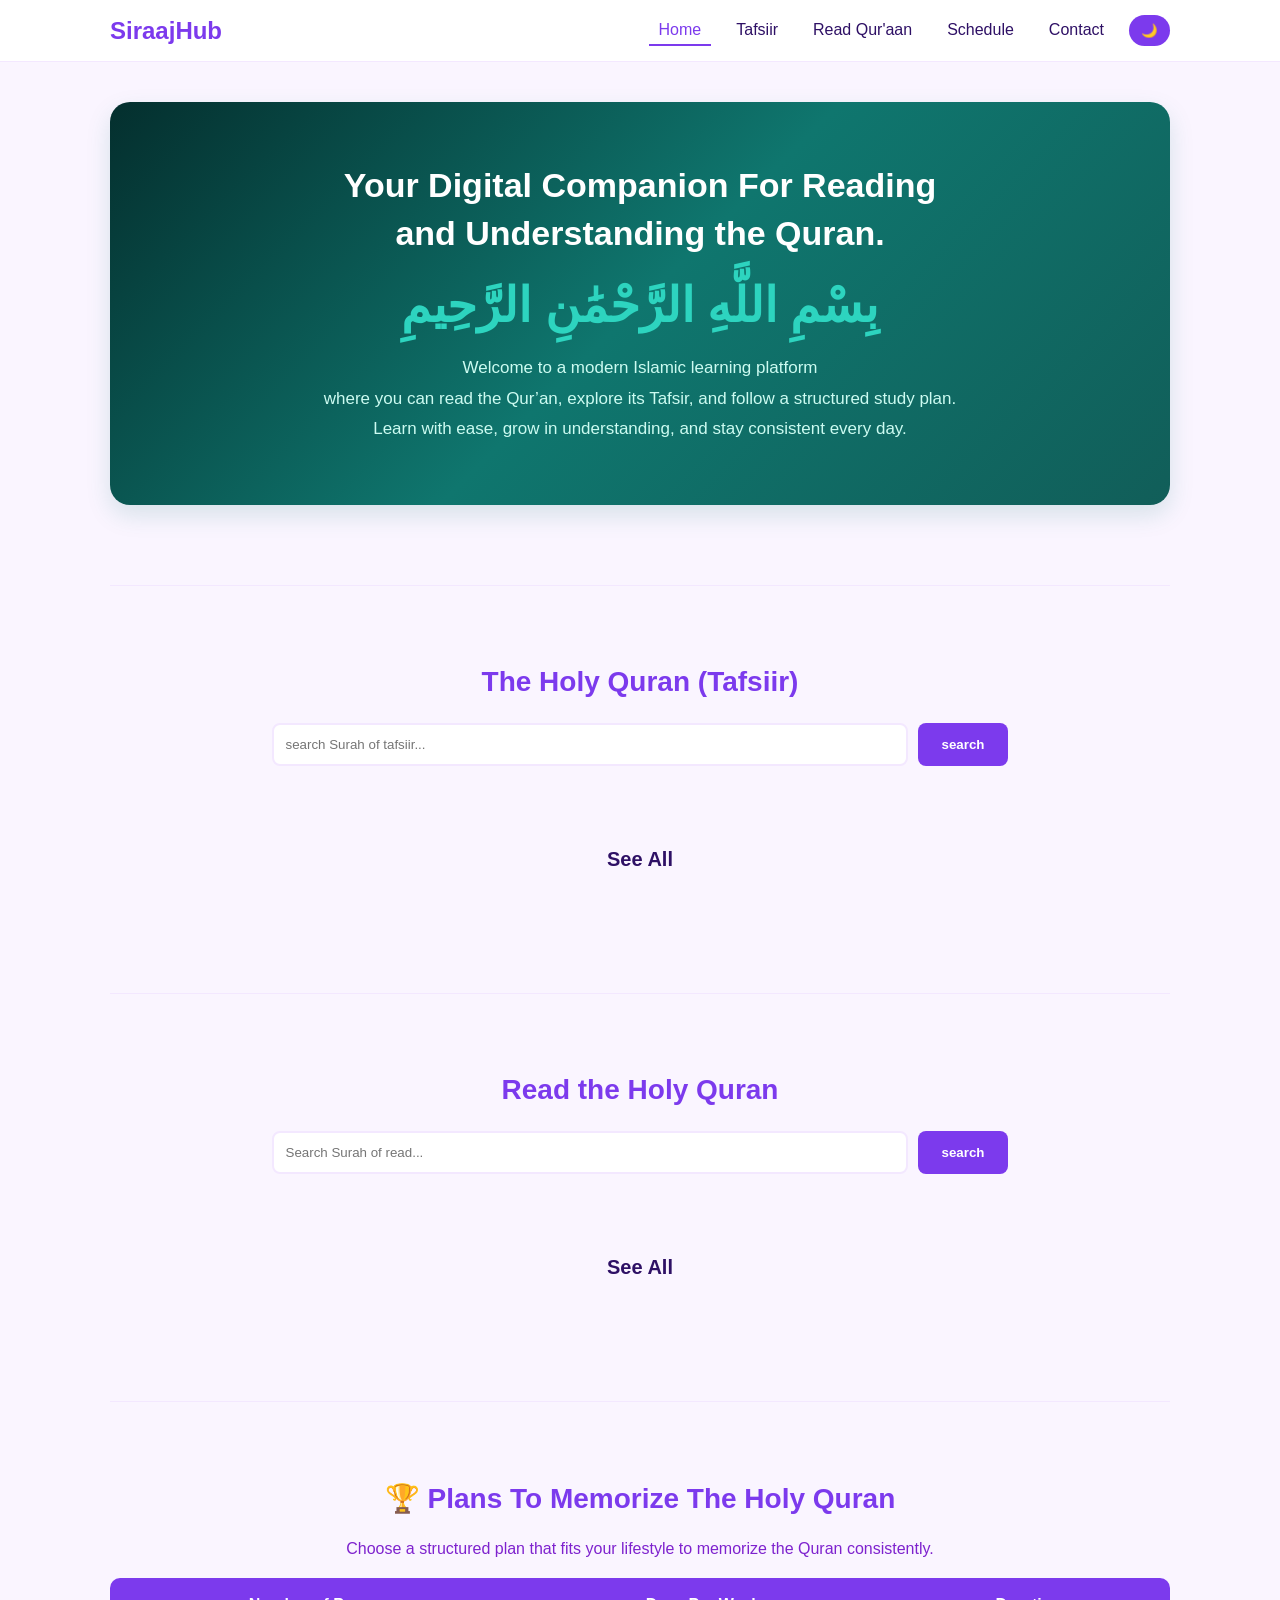
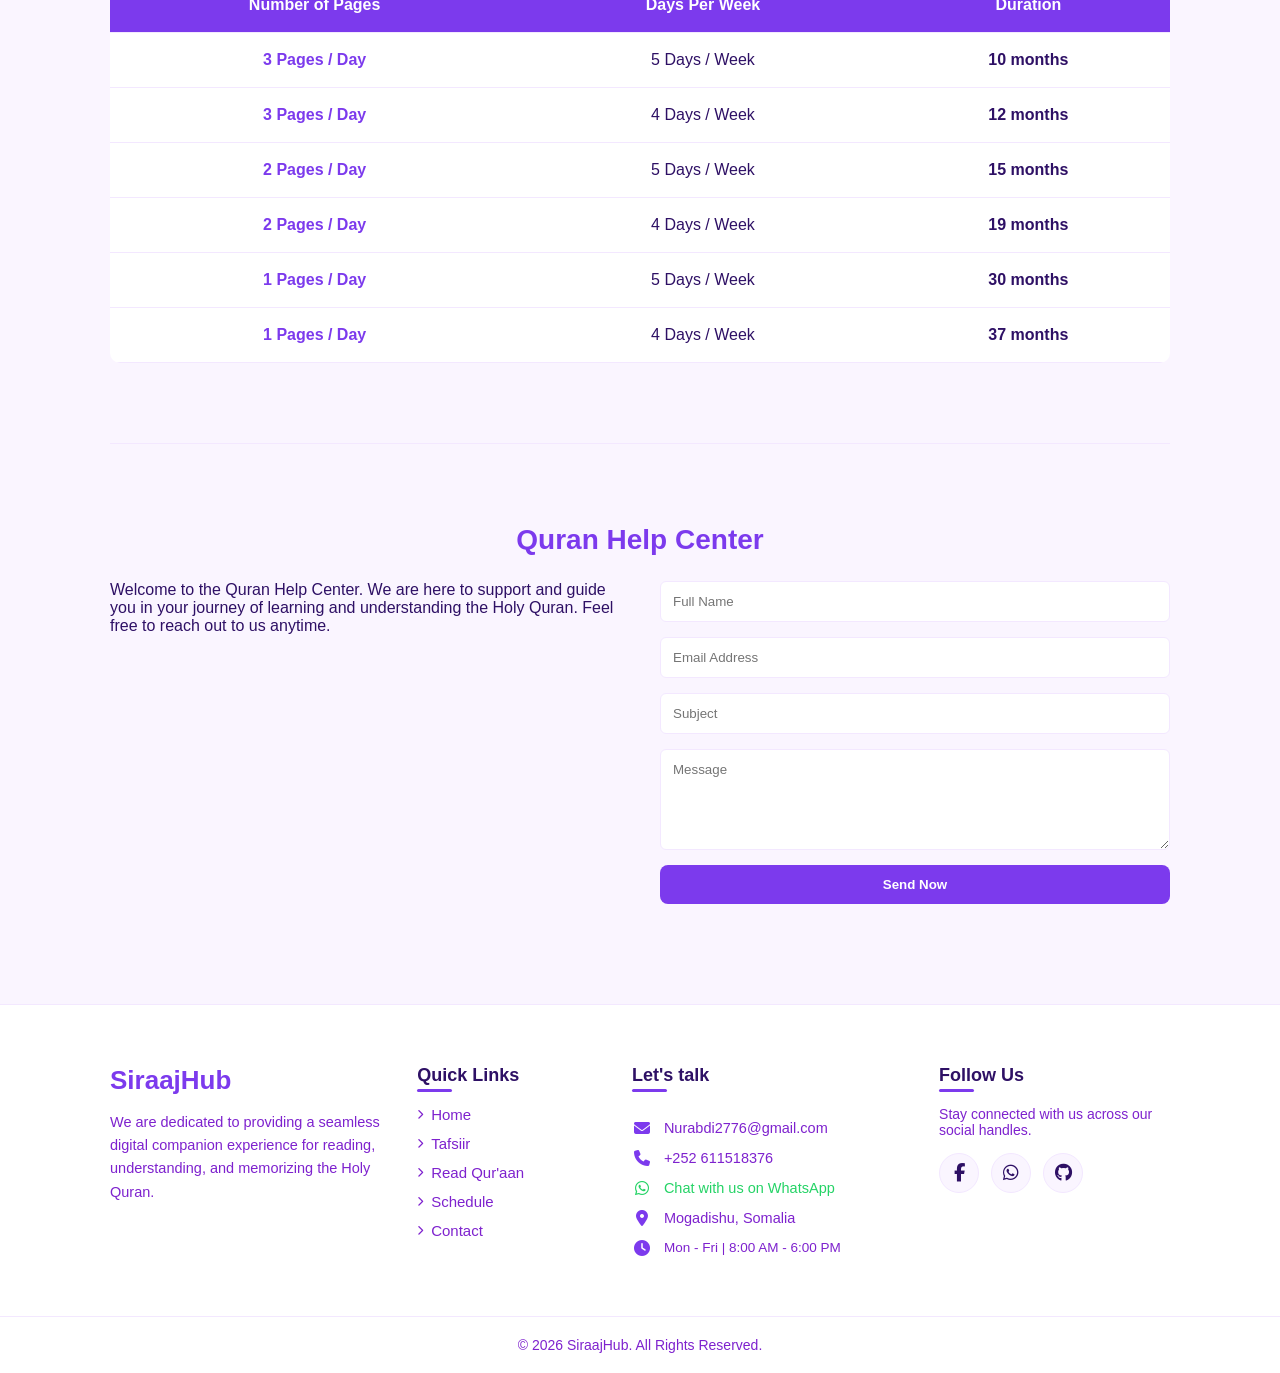
==== index.html @ cfab6b97 "js projet" ====
<!DOCTYPE html>
<html lang="so">
<head>
    <meta charset="UTF-8">
    <meta name="viewport" content="width=device-width, initial-scale=1.0">
    <title>SiraajHub - Home</title>
    <link rel="stylesheet" href="style.css">
    <link rel="stylesheet" href="https://cdnjs.cloudflare.com/ajax/libs/font-awesome/6.5.0/css/all.min.css">
</head>
<body>

    <header>
        <div class="nav-container">
            <a href="index.html" class="logo">SiraajHub</a>
            
            <div class="hamburger" id="hamburger-menu" onclick="toggleMenu()">
                <span></span>
                <span></span>
                <span></span>
            </div>

            <nav id="nav-menu">
                <a href="index.html" class="nav-link active">Home</a>
                <a href="tafsiir.html" class="nav-link">Tafsiir</a>
                <a href="Read Qur'aan.html" class="nav-link">Read Qur'aan</a>
                <a href="Schedule.html" class="nav-link">Schedule</a>
                <a href="contact.html" class="nav-link">Contact</a>
                <button id="dark-mode-toggle" class="dark-btn">🌙</button>
            </nav>
        </div>
    </header>

    <main class="container">
        
        <section id="home-section" class="main-section">
            <div class="hero-section">
                <h2>Your Digital Companion For Reading <br> and Understanding the Quran.</h2>
                <div class="bismillah">بِسْمِ اللَّهِ الرَّحْمَٰنِ الرَّحِيمِ</div>
                <p>Welcome to a modern Islamic learning platform <br> where you can read the Qur’an, explore its Tafsir, and follow a structured study plan. <br> Learn with ease, grow in understanding, and stay consistent every day.</p>
            </div>
        </section>

        <hr class="section-divider">

        <section id="tafsiir-section" class="main-section">
            <h2 class="section-title">The Holy Quran (Tafsiir)</h2>
            <div class="search-box">
                <input type="text" id="tafsiir-search" placeholder="search Surah of tafsiir...">
                <button onclick="filterSurahs('tafsiir')">search</button>
            </div>
            
            <div id="tafsiir-grid" class="surah-grid"></div>
            <button class="see-all-btn" id="btn-see-tafsiir" onclick="showAllSurahs('tafsiir')">See All</button>

            <div id="single-tafsiir-container" class="single-view-box">
                <button class="close-btn" onclick="closeView('tafsiir')">Xir Tafsiirka</button>
                <h2 id="tafsiir-surah-title" class="surah-main-title"></h2>
                <div id="tafsiir-verses-container" class="verses-list"></div>
            </div>
        </section>

        <hr class="section-divider">

        <section id="read-section" class="main-section">
            <h2 class="section-title">Read the Holy Quran</h2>
            <div class="search-box">
                <input type="text" id="read-search" placeholder="Search Surah of read...">
                <button onclick="filterSurahs('read')">search</button>
            </div>

            <div id="read-grid" class="surah-grid"></div>
            <button class="see-all-btn" id="btn-see-read" onclick="showAllSurahs('read')">See All</button>

            <div id="single-read-container" class="single-view-box">
                <button class="close-btn" onclick="closeView('read')">Xir Akhriska</button>
                <h2 id="read-surah-title" class="surah-main-title"></h2>
                <div id="read-verses-container" class="verses-list pure-arabic"></div>
            </div>
        </section>

        <hr class="section-divider">

        <section id="jadwal-section" class="main-section">
            <h2 class="section-title">🏆 Plans To Memorize The Holy Quran</h2>
            <p style="text-align: center; margin-bottom: 20px; color: var(--text-muted);">Choose a structured plan that fits your lifestyle to memorize the Quran consistently.</p>
            
            <div class="table-responsive">
                <table class="schedule-table">
                    <thead>
                        <tr>
                            <th>Number of Pages</th>
                            <th>Days Per Week</th>
                            <th>Duration</th>
                        </tr>
                    </thead>
                    <tbody id="schedule-body"></tbody>
                </table>
            </div>
        </section>

        <hr class="section-divider">

        <section id="contact-section" class="main-section">
            <h2 class="section-title">Quran Help Center</h2>
            <div class="contact-container">
                <div class="contact-info">
                    <p>Welcome to the Quran Help Center. We are here to support and guide you in your journey of learning and understanding the Holy Quran. Feel free to reach out to us anytime.</p>
                </div>
                <form id="contact-form" class="contact-form">
                    <div id="form-error" class="error-msg"></div>
                    <div id="form-success" class="success-msg">Fariintaada waa la diray, Waad ku mahadsantahay!</div>
                    <input type="text" id="fullname" placeholder="Full Name" required>
                    <input type="email" id="email" placeholder="Email Address" required>
                    <input type="text" id="subject" placeholder="Subject" required>
                    <textarea id="message" rows="5" placeholder="Message" required></textarea>
                    <button type="submit" class="send-btn">Send Now</button>
                </form>
            </div>
        </section>

    </main>

    <footer class="pro-footer">
        <div class="footer-container">
            
            <div class="footer-brand">
                <a href="index.html" class="footer-logo">SiraajHub</a>
                <p class="brand-desc">We are dedicated to providing a seamless digital companion experience for reading, understanding, and memorizing the Holy Quran.</p>
            </div>

            <div class="footer-box">
                <h4 class="footer-title">Quick Links</h4>
                <ul class="footer-links-list">
                    <li><a href="index.html"><i class="fa-solid fa-chevron-right link-icon"></i> Home</a></li>
                    <li><a href="tafsiir.html"><i class="fa-solid fa-chevron-right link-icon"></i> Tafsiir</a></li>
                    <li><a href="Read Qur'aan.html"><i class="fa-solid fa-chevron-right link-icon"></i> Read Qur'aan</a></li>
                    <li><a href="Schedule.html"><i class="fa-solid fa-chevron-right link-icon"></i> Schedule</a></li>
                    <li><a href="contact.html"><i class="fa-solid fa-chevron-right link-icon"></i> Contact</a></li>
                </ul>
            </div>

            <div class="footer-box info-box">
                <h4 class="footer-title">Let's talk</h4>
                <div class="contact-item">
                    <i class="fa-solid fa-envelope contact-icon"></i>
                    <span><a href="mailto:info@SiraajHub.com">Nurabdi2776@gmail.com</a></span>
                </div>
                <div class="contact-item">
                    <i class="fa-solid fa-phone contact-icon"></i>
                    <span><a href="tel:+252611518376">+252 611518376</a></span>
                </div>
                <div class="contact-item">
                    <i class="fa-brands fa-whatsapp contact-icon wa-color"></i>
                    <span><a href="https://wa.me/252611518376" target="_blank" class="wa-chat">Chat with us on WhatsApp</a></span>
                </div>
                <div class="contact-item">
                    <i class="fa-solid fa-location-dot contact-icon"></i>
                    <span>Mogadishu, Somalia</span>
                </div>
                <div class="contact-item">
                    <i class="fa-solid fa-clock contact-icon"></i>
                    <span class="hours-text">Mon - Fri | 8:00 AM - 6:00 PM</span>
                </div>
            </div>

            <div class="footer-box">
                <h4 class="footer-title">Follow Us</h4>
                <p class="social-text">Stay connected with us across our social handles.</p>
                <div class="social-wrapper">
                    <a href="https://www.facebook.com/nur.apdi.2025/" target="_blank" class="social-btn facebook" title="Facebook">
                        <i class="fa-brands fa-facebook-f"></i>
                    </a>
                    <a href="https://wa.me/252611518376" target="_blank" class="social-btn whatsapp" title="WhatsApp">
                        <i class="fa-brands fa-whatsapp"></i>
                    </a>
                    <a href="https://github.com/Dev-NurAbdi" target="_blank" class="social-btn github" title="GitHub">
                        <i class="fa-brands fa-github"></i>
                    </a>
                </div>
            </div>

        </div>

        <div class="footer-bottom">
            <p class="copyright">&copy; 2026 SiraajHub. All Rights Reserved.</p>
        </div>
    </footer>

    <script src="app.js"></script>
</body>
</html>
---- style.css ----
/* 1. VARIABLES & THEMES (Deep Purple) */
:root {
    --primary-color: #7c3aed; /* Guduud xariir ah */
    --bg-color: #faf5ff;
    --card-bg: #ffffff;
    --text-main: #2e1065;
    --text-muted: #7e22ce;
    --border-color: #f3e8ff;
}

body.dark-theme {
    --bg-color: #120024; /* Guduud madow ah */
    --card-bg: #240046;
    --text-main: #f3e8ff;
    --text-muted: #c084fc;
    --border-color: #5a189a;
}
* {
    box-sizing: border-box;
    margin: 0;
    padding: 0;
    font-family: 'Segoe UI', Tahoma, Geneva, Verdana, sans-serif;
}

body {
    background-color: var(--bg-color);
    color: var(--text-main);
}

.container {
    max-width: 1100px;
    margin: 0 auto;
    padding: 0 20px;
}

/* ==========================================================================
   3. HEADER & NAVIGATION
   ========================================================================== */
header {
    background-color: var(--card-bg);
    border-bottom: 1px solid var(--border-color);
    padding: 15px 0;
    position: sticky;
    top: 0;
    z-index: 100;
}

.nav-container {
    max-width: 1100px;
    margin: 0 auto;
    display: flex;
    justify-content: space-between;
    align-items: center;
    padding: 0 20px;
}

.logo {
    font-size: 24px;
    font-weight: bold;
    color: var(--primary-color);
    text-decoration: none;
}

nav {
    display: flex;
    align-items: center;
    gap: 15px;
}

.nav-link {
    font-size: 16px;
    color: var(--text-main);
    text-decoration: none;
    padding: 5px 10px;
    font-weight: 500;
    border-bottom: 2px solid transparent;
}

.nav-link.active, 
.nav-link:hover {
    color: var(--primary-color);
    border-bottom: 2px solid var(--primary-color);
}

.dark-btn {
    background-color: var(--primary-color);
    color: white;
    border: none;
    padding: 8px 12px;
    border-radius: 20px;
    cursor: pointer;
}

/* 🍔 HAMBURGER MENU STYLES */
.hamburger {
    display: none;
    flex-direction: column;
    cursor: pointer;
    gap: 5px;
}

.hamburger span {
    display: block;
    width: 25px;
    height: 3px;
    background-color: var(--text-main);
    border-radius: 3px;
    transition: 0.3s ease;
}

.hamburger.active span:nth-child(1) {
    transform: translateY(8px) rotate(45deg);
}

.hamburger.active span:nth-child(2) {
    opacity: 0;
}

.hamburger.active span:nth-child(3) {
    transform: translateY(-8px) rotate(-45deg);
}

/* ==========================================================================
   4. HERO SECTION
   ========================================================================== */
.main-section {
    padding: 40px 0;
}

.hero-section {
    text-align: center;
    background: linear-gradient(135deg, #042f2e 0%, #0f766e 50%, #115e59 100%);
    padding: 60px 20px;
    border-radius: 20px;
    box-shadow: 0 10px 25px rgba(15, 118, 110, 0.15);
}

.hero-section h2 {
    font-size: 34px;
    color: #ffffff;
    margin-bottom: 15px;
    line-height: 1.4;
}

.hero-section .bismillah {
    font-size: 48px;
    color: #2dd4bf;
    margin: 20px 0;
    font-weight: bold;
}

.hero-section p {
    font-size: 17px;
    color: #ccfbf1;
    line-height: 1.8;
    max-width: 800px;
    margin: 0 auto;
}

.section-title {
    text-align: center;
    margin-bottom: 25px;
    font-size: 28px;
    color: var(--primary-color);
}

/* ==========================================================================
   5. COMPONENTS (SEARCH, BUTTONS, CARDS)
   ========================================================================== */
.search-box {
    display: flex;
    justify-content: center;
    gap: 10px;
    margin-bottom: 40px;
}

.search-box input {
    width: 60%;
    padding: 12px;
    border: 2px solid var(--border-color);
    border-radius: 8px;
    background-color: var(--card-bg);
    color: var(--text-main);
}

.search-box button, 
.see-all-btn, 
.send-btn, 
.close-btn {
    padding: 12px 24px;
    background-color: var(--primary-color);
    color: white;
    border: none;
    border-radius: 8px;
    cursor: pointer;
    font-weight: bold;
}

.see-all-btn {
    display: block;
    margin: 30px auto;
    background: none;
    color: var(--text-main);
    font-size: 20px;
}

.see-all-btn:hover {
    color: var(--primary-color);
}

/* SURAH GRID & CARDS */
.surah-grid {
    display: grid;
    grid-template-columns: repeat(auto-fit, minmax(220px, 1fr));
    gap: 20px;
}

.surah-card {
    background-color: var(--card-bg);
    border: 2px solid var(--border-color);
    border-radius: 15px;
    padding: 25px;
    text-align: center;
    cursor: pointer;
}

.surah-card:hover {
    border-color: var(--primary-color);
    transform: translateY(-3px);
}

.surah-card h3 {
    font-size: 22px;
    color: var(--primary-color);
    margin-bottom: 5px;
}

/* SINGLE VIEW BOX & VERSES */
.single-view-box {
    display: none;
    background-color: var(--card-bg);
    border: 2px solid var(--primary-color);
    border-radius: 15px;
    padding: 30px;
    margin-top: 40px;
}

.close-btn {
    background-color: #ef4444;
    margin-bottom: 20px;
}

.surah-main-title {
    text-align: center;
    margin-bottom: 30px;
    color: var(--primary-color);
    font-size: 30px;
}

.verses-list {
    display: flex;
    flex-direction: column;
    gap: 20px;
}

.verse-box {
    border-bottom: 1px solid var(--border-color);
    padding: 20px 0;
}

.arabic-text {
    font-size: 28px;
    line-height: 2;
    text-align: right;
    direction: rtl;
    color: #000000;
    font-weight: 600;
}

body.dark-theme .arabic-text {
    color: #ffffff;
}

.somali-text {
    font-size: 16px;
    line-height: 1.6;
    text-align: left;
    direction: ltr;
    color: var(--text-muted);
    margin-top: 10px;
}

/* ==========================================================================
   6. TABLES (SCHEDULE)
   ========================================================================== */
.table-responsive {
    overflow-x: auto;
    margin-top: 20px;
}

.schedule-table {
    width: 100%;
    border-collapse: collapse;
    background-color: var(--card-bg);
    border-radius: 10px;
    overflow: hidden;
}

.schedule-table th, 
.schedule-table td {
    padding: 18px;
    text-align: center;
    border-bottom: 1px solid var(--border-color);
    font-size: 16px;
}

.schedule-table th {
    background-color: var(--primary-color);
    color: white;
}

/* ==========================================================================
   7. CONTACT SECTION
   ========================================================================== */
.contact-container {
    display: grid;
    grid-template-columns: 1fr 1fr;
    gap: 40px;
    margin-top: 20px;
}

.contact-form {
    display: flex;
    flex-direction: column;
    gap: 15px;
}

.contact-form input, 
.contact-form textarea {
    padding: 12px;
    border: 1px solid var(--border-color);
    border-radius: 6px;
    background-color: var(--card-bg);
    color: var(--text-main);
}

.error-msg {
    color: #ef4444;
    display: none;
}

.success-msg {
    color: #10b981;
    display: none;
}

.section-divider {
    border: 0;
    height: 1px;
    background: var(--border-color);
    margin: 40px 0;
}

/* ==========================================================================
   8. MODERN PRO FOOTER STYLES
   ========================================================================== */
.pro-footer {
    background-color: var(--card-bg);
    border-top: 1px solid var(--border-color);
    padding: 60px 0 20px 0;
    margin-top: 60px;
}

.footer-container {
    max-width: 1100px;
    margin: 0 auto;
    display: grid;
    grid-template-columns: 1.2fr 0.8fr 1.2fr 1fr;
    gap: 30px;
    padding: 0 20px 40px 20px;
}

.footer-brand .footer-logo {
    font-size: 26px;
    font-weight: 700;
    color: var(--primary-color);
    text-decoration: none;
    display: inline-block;
    margin-bottom: 15px;
}

.brand-desc {
    font-size: 14.5px;
    line-height: 1.6;
    color: var(--text-muted);
}

.footer-title {
    font-size: 18px;
    color: var(--text-main);
    margin-bottom: 20px;
    position: relative;
    font-weight: 600;
}

.footer-title::after {
    content: '';
    position: absolute;
    left: 0;
    bottom: -6px;
    width: 35px;
    height: 3px;
    background-color: var(--primary-color);
    border-radius: 2px;
}

/* Quick Links Custom Styling */
.footer-links-list {
    list-style: none;
    padding: 0;
}

.footer-links-list li {
    margin-bottom: 12px;
}

.footer-links-list a {
    color: var(--text-muted);
    text-decoration: none;
    font-size: 15px;
    transition: all 0.2s ease;
    display: flex;
    align-items: center;
}

.link-icon {
    font-size: 10px;
    margin-right: 8px;
    transition: transform 0.2s ease;
}

.footer-links-list a:hover {
    color: var(--primary-color);
    padding-left: 5px;
}

.footer-links-list a:hover .link-icon {
    transform: translateX(3px);
}

/* Let's Talk Box Items */
.info-box {
    display: flex;
    flex-direction: column;
    gap: 14px;
}

.contact-item {
    display: flex;
    align-items: center;
    gap: 12px;
    font-size: 14.5px;
    color: var(--text-muted);
}

.contact-item a {
    color: var(--text-muted);
    text-decoration: none;
    transition: color 0.2s ease;
}

.contact-item a:hover {
    color: var(--primary-color);
}

.contact-icon {
    font-size: 16px;
    color: var(--primary-color);
    width: 20px;
    text-align: center;
}

.wa-color {
    color: #25D366;
}

.wa-chat {
    font-weight: 500;
    color: #25D366 !important;
}

.hours-text {
    font-size: 13.5px;
}

/* Social Media Network Icons */
.social-text {
    font-size: 14px;
    color: var(--text-muted);
    margin-bottom: 15px;
}

.social-wrapper {
    display: flex;
    gap: 12px;
}

.social-btn {
    width: 40px;
    height: 40px;
    display: flex;
    align-items: center;
    justify-content: center;
    border-radius: 50%;
    background-color: var(--bg-color);
    color: var(--text-main);
    font-size: 18px;
    text-decoration: none;
    transition: all 0.3s ease;
    border: 1px solid var(--border-color);
}

.social-btn:hover {
    transform: translateY(-4px);
    color: white;
}

.social-btn.facebook:hover {
    background-color: #1877f2;
    border-color: #1877f2;
}

.social-btn.whatsapp:hover {
    background-color: #25D366;
    border-color: #25D366;
}

.social-btn.github:hover {
    background-color: #24292e;
    border-color: #24292e;
}

/* Copyright Bottom Bar */
.footer-bottom {
    border-top: 1px solid var(--border-color);
    padding-top: 20px;
    margin-top: 20px;
}

.pro-footer .copyright {
    text-align: center;
    color: var(--text-muted);
    font-size: 14px;
    border-top: none;
    padding-top: 0;
}

/* ==========================================================================
   9. RESPONSIVE MEDIA QUERIES
   ========================================================================== */
@media (max-width: 900px) {
    .footer-container {
        grid-template-columns: 1fr 1fr;
        gap: 40px;
    }
}

@media (max-width: 768px) {
    nav {
        display: none;
        flex-direction: column;
        position: absolute;
        top: 60px;
        right: 0;
        width: 100%;
        background-color: var(--card-bg);
        border-bottom: 2px solid var(--border-color);
        padding: 20px;
        gap: 20px;
        z-index: 99;
        box-shadow: 0 10px 15px rgba(0, 0, 0, 0.05);
    }

    nav.active {
        display: flex;
    }

    .hamburger {
        display: flex;
    }

    .nav-link {
        width: 100%;
        text-align: center;
        padding: 10px 0;
    }

    .search-box {
        width: 100%;
    }

    .search-box input {
        width: 70%;
    }

    .contact-container {
        grid-template-columns: 1fr;
        gap: 30px;
    }

    .hero-section h2 {
        font-size: 24px;
    }

    .hero-section .bismillah {
        font-size: 32px;
    }
}

@media (max-width: 550px) {
    .footer-container {
        grid-template-columns: 1fr;
        gap: 30px;
    }
}
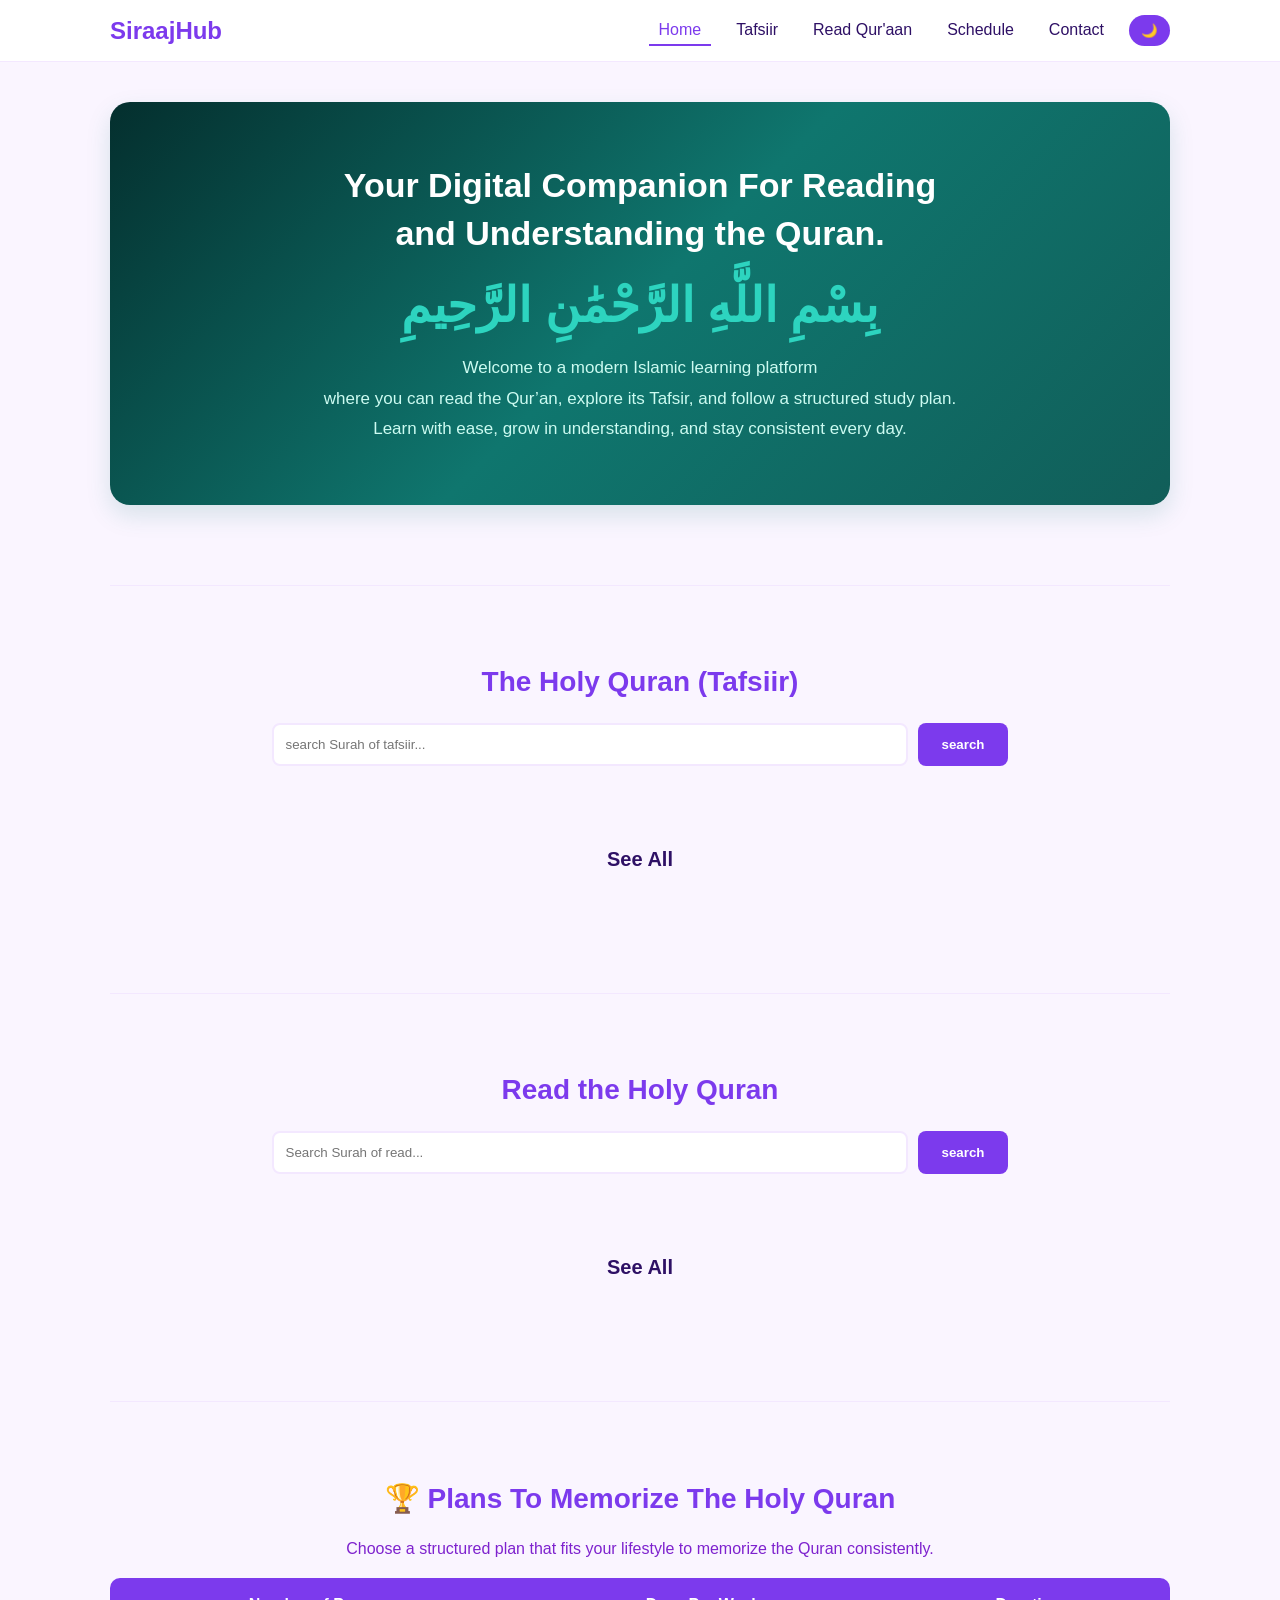
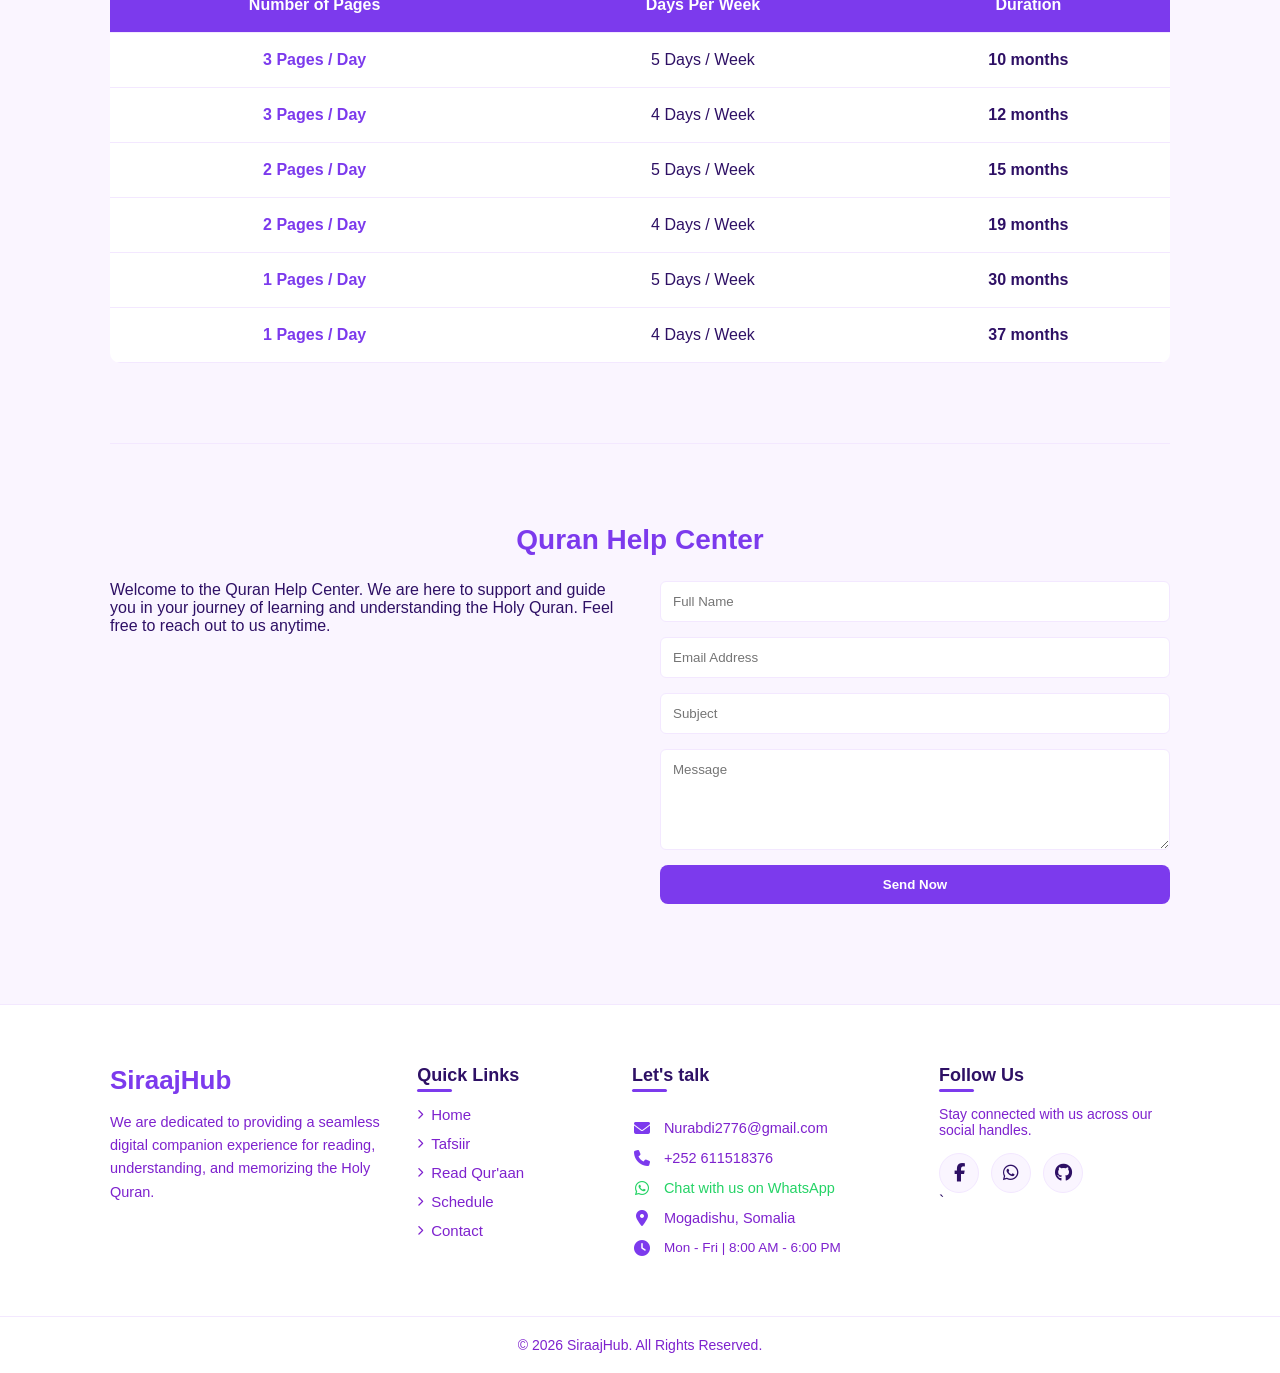
==== commit 484deedf: "📸 Add mockup image in Assets folder" ====
--- a/index.html
+++ b/index.html
@@ -3,7 +3,7 @@
 <head>
     <meta charset="UTF-8">
     <meta name="viewport" content="width=device-width, initial-scale=1.0">
-    <title>SiraajHub - Home</title>
+    <title>SiraajHub</title>
     <link rel="stylesheet" href="style.css">
     <link rel="stylesheet" href="https://cdnjs.cloudflare.com/ajax/libs/font-awesome/6.5.0/css/all.min.css">
 </head>
@@ -18,7 +18,6 @@
                 <span></span>
                 <span></span>
             </div>
-
             <nav id="nav-menu">
                 <a href="index.html" class="nav-link active">Home</a>
                 <a href="tafsiir.html" class="nav-link">Tafsiir</a>
@@ -29,9 +28,7 @@
             </nav>
         </div>
     </header>
-
     <main class="container">
-        
         <section id="home-section" class="main-section">
             <div class="hero-section">
                 <h2>Your Digital Companion For Reading <br> and Understanding the Quran.</h2>
@@ -39,35 +36,28 @@
                 <p>Welcome to a modern Islamic learning platform <br> where you can read the Qur’an, explore its Tafsir, and follow a structured study plan. <br> Learn with ease, grow in understanding, and stay consistent every day.</p>
             </div>
         </section>
-
         <hr class="section-divider">
-
         <section id="tafsiir-section" class="main-section">
             <h2 class="section-title">The Holy Quran (Tafsiir)</h2>
             <div class="search-box">
                 <input type="text" id="tafsiir-search" placeholder="search Surah of tafsiir...">
                 <button onclick="filterSurahs('tafsiir')">search</button>
             </div>
-            
             <div id="tafsiir-grid" class="surah-grid"></div>
             <button class="see-all-btn" id="btn-see-tafsiir" onclick="showAllSurahs('tafsiir')">See All</button>
-
             <div id="single-tafsiir-container" class="single-view-box">
                 <button class="close-btn" onclick="closeView('tafsiir')">Xir Tafsiirka</button>
                 <h2 id="tafsiir-surah-title" class="surah-main-title"></h2>
                 <div id="tafsiir-verses-container" class="verses-list"></div>
             </div>
         </section>
-
         <hr class="section-divider">
-
         <section id="read-section" class="main-section">
             <h2 class="section-title">Read the Holy Quran</h2>
             <div class="search-box">
                 <input type="text" id="read-search" placeholder="Search Surah of read...">
                 <button onclick="filterSurahs('read')">search</button>
             </div>
-
             <div id="read-grid" class="surah-grid"></div>
             <button class="see-all-btn" id="btn-see-read" onclick="showAllSurahs('read')">See All</button>
 
@@ -117,9 +107,7 @@
                 </form>
             </div>
         </section>
-
     </main>
-
     <footer class="pro-footer">
         <div class="footer-container">
             
@@ -127,7 +115,6 @@
                 <a href="index.html" class="footer-logo">SiraajHub</a>
                 <p class="brand-desc">We are dedicated to providing a seamless digital companion experience for reading, understanding, and memorizing the Holy Quran.</p>
             </div>
-
             <div class="footer-box">
                 <h4 class="footer-title">Quick Links</h4>
                 <ul class="footer-links-list">
@@ -138,7 +125,6 @@
                     <li><a href="contact.html"><i class="fa-solid fa-chevron-right link-icon"></i> Contact</a></li>
                 </ul>
             </div>
-
             <div class="footer-box info-box">
                 <h4 class="footer-title">Let's talk</h4>
                 <div class="contact-item">
@@ -162,7 +148,6 @@
                     <span class="hours-text">Mon - Fri | 8:00 AM - 6:00 PM</span>
                 </div>
             </div>
-
             <div class="footer-box">
                 <h4 class="footer-title">Follow Us</h4>
                 <p class="social-text">Stay connected with us across our social handles.</p>
@@ -176,16 +161,13 @@
                     <a href="https://github.com/Dev-NurAbdi" target="_blank" class="social-btn github" title="GitHub">
                         <i class="fa-brands fa-github"></i>
                     </a>
-                </div>
+                </div>`
             </div>
-
         </div>
-
         <div class="footer-bottom">
             <p class="copyright">&copy; 2026 SiraajHub. All Rights Reserved.</p>
         </div>
     </footer>
-
     <script src="app.js"></script>
 </body>
 </html>
--- a/style.css
+++ b/style.css
@@ -1,14 +1,13 @@
 
    /* 1. VARIABLES & THEMES (Deep Purple) */
 :root {
-    --primary-color: #7c3aed; /* Guduud xariir ah */
+    --primary-color: #7c3aed; 
     --bg-color: #faf5ff;
     --card-bg: #ffffff;
     --text-main: #2e1065;
     --text-muted: #7e22ce;
     --border-color: #f3e8ff;
 }
-
 body.dark-theme {
     --bg-color: #120024; /* Guduud madow ah */
     --card-bg: #240046;
@@ -22,7 +21,6 @@
     padding: 0;
     font-family: 'Segoe UI', Tahoma, Geneva, Verdana, sans-serif;
 }
-
 body {
     background-color: var(--bg-color);
     color: var(--text-main);
@@ -33,10 +31,7 @@
     margin: 0 auto;
     padding: 0 20px;
 }
-
-/* ==========================================================================
-   3. HEADER & NAVIGATION
-   ========================================================================== */
+   /* 3. HEADER & NAVIGATION */
 header {
     background-color: var(--card-bg);
     border-bottom: 1px solid var(--border-color);
@@ -77,12 +72,10 @@
     border-bottom: 2px solid transparent;
 }
 
-.nav-link.active, 
-.nav-link:hover {
+.nav-link.active, .nav-link:hover {
     color: var(--primary-color);
     border-bottom: 2px solid var(--primary-color);
 }
-
 .dark-btn {
     background-color: var(--primary-color);
     color: white;
@@ -91,7 +84,6 @@
     border-radius: 20px;
     cursor: pointer;
 }
-
 /* 🍔 HAMBURGER MENU STYLES */
 .hamburger {
     display: none;
@@ -99,7 +91,6 @@
     cursor: pointer;
     gap: 5px;
 }
-
 .hamburger span {
     display: block;
     width: 25px;
@@ -108,26 +99,19 @@
     border-radius: 3px;
     transition: 0.3s ease;
 }
-
 .hamburger.active span:nth-child(1) {
     transform: translateY(8px) rotate(45deg);
 }
-
 .hamburger.active span:nth-child(2) {
     opacity: 0;
 }
-
 .hamburger.active span:nth-child(3) {
     transform: translateY(-8px) rotate(-45deg);
 }
-
-/* ==========================================================================
-   4. HERO SECTION
-   ========================================================================== */
+   /* 4. HERO SECTION */
 .main-section {
     padding: 40px 0;
 }
-
 .hero-section {
     text-align: center;
     background: linear-gradient(135deg, #042f2e 0%, #0f766e 50%, #115e59 100%);
@@ -135,21 +119,18 @@
     border-radius: 20px;
     box-shadow: 0 10px 25px rgba(15, 118, 110, 0.15);
 }
-
 .hero-section h2 {
     font-size: 34px;
     color: #ffffff;
     margin-bottom: 15px;
     line-height: 1.4;
 }
-
 .hero-section .bismillah {
     font-size: 48px;
     color: #2dd4bf;
     margin: 20px 0;
     font-weight: bold;
 }
-
 .hero-section p {
     font-size: 17px;
     color: #ccfbf1;
@@ -157,7 +138,6 @@
     max-width: 800px;
     margin: 0 auto;
 }
-
 .section-title {
     text-align: center;
     margin-bottom: 25px;
@@ -165,16 +145,13 @@
     color: var(--primary-color);
 }
 
-/* ==========================================================================
-   5. COMPONENTS (SEARCH, BUTTONS, CARDS)
-   ========================================================================== */
+   /* 5. COMPONENTS (SEARCH, BUTTONS, CARDS) */
 .search-box {
     display: flex;
     justify-content: center;
     gap: 10px;
     margin-bottom: 40px;
 }
-
 .search-box input {
     width: 60%;
     padding: 12px;
@@ -183,7 +160,6 @@
     background-color: var(--card-bg);
     color: var(--text-main);
 }
-
 .search-box button, 
 .see-all-btn, 
 .send-btn, 
@@ -196,7 +172,6 @@
     cursor: pointer;
     font-weight: bold;
 }
-
 .see-all-btn {
     display: block;
     margin: 30px auto;
@@ -204,18 +179,15 @@
     color: var(--text-main);
     font-size: 20px;
 }
-
 .see-all-btn:hover {
     color: var(--primary-color);
 }
-
 /* SURAH GRID & CARDS */
 .surah-grid {
     display: grid;
     grid-template-columns: repeat(auto-fit, minmax(220px, 1fr));
     gap: 20px;
 }
-
 .surah-card {
     background-color: var(--card-bg);
     border: 2px solid var(--border-color);
@@ -224,18 +196,15 @@
     text-align: center;
     cursor: pointer;
 }
-
 .surah-card:hover {
     border-color: var(--primary-color);
     transform: translateY(-3px);
 }
-
 .surah-card h3 {
     font-size: 22px;
     color: var(--primary-color);
     margin-bottom: 5px;
 }
-
 /* SINGLE VIEW BOX & VERSES */
 .single-view-box {
     display: none;
@@ -245,30 +214,25 @@
     padding: 30px;
     margin-top: 40px;
 }
-
 .close-btn {
     background-color: #ef4444;
     margin-bottom: 20px;
 }
-
 .surah-main-title {
     text-align: center;
     margin-bottom: 30px;
     color: var(--primary-color);
     font-size: 30px;
 }
-
 .verses-list {
     display: flex;
     flex-direction: column;
     gap: 20px;
 }
-
 .verse-box {
     border-bottom: 1px solid var(--border-color);
     padding: 20px 0;
 }
-
 .arabic-text {
     font-size: 28px;
     line-height: 2;
@@ -277,11 +241,9 @@
     color: #000000;
     font-weight: 600;
 }
-
 body.dark-theme .arabic-text {
     color: #ffffff;
 }
-
 .somali-text {
     font-size: 16px;
     line-height: 1.6;
@@ -290,15 +252,11 @@
     color: var(--text-muted);
     margin-top: 10px;
 }
-
-/* ==========================================================================
-   6. TABLES (SCHEDULE)
-   ========================================================================== */
+   /* 6. TABLES (SCHEDULE) */
 .table-responsive {
     overflow-x: auto;
     margin-top: 20px;
 }
-
 .schedule-table {
     width: 100%;
     border-collapse: collapse;
@@ -306,7 +264,6 @@
     border-radius: 10px;
     overflow: hidden;
 }
-
 .schedule-table th, 
 .schedule-table td {
     padding: 18px;
@@ -314,28 +271,22 @@
     border-bottom: 1px solid var(--border-color);
     font-size: 16px;
 }
-
 .schedule-table th {
     background-color: var(--primary-color);
     color: white;
 }
-
-/* ==========================================================================
-   7. CONTACT SECTION
-   ========================================================================== */
+   /* 7. CONTACT SECTION */
 .contact-container {
     display: grid;
     grid-template-columns: 1fr 1fr;
     gap: 40px;
     margin-top: 20px;
 }
-
 .contact-form {
     display: flex;
     flex-direction: column;
     gap: 15px;
 }
-
 .contact-form input, 
 .contact-form textarea {
     padding: 12px;
@@ -344,34 +295,27 @@
     background-color: var(--card-bg);
     color: var(--text-main);
 }
-
 .error-msg {
     color: #ef4444;
     display: none;
 }
-
 .success-msg {
     color: #10b981;
     display: none;
 }
-
 .section-divider {
     border: 0;
     height: 1px;
     background: var(--border-color);
     margin: 40px 0;
 }
-
-/* ==========================================================================
-   8. MODERN PRO FOOTER STYLES
-   ========================================================================== */
+   /* 8. MODERN PRO FOOTER STYLES */
 .pro-footer {
     background-color: var(--card-bg);
     border-top: 1px solid var(--border-color);
     padding: 60px 0 20px 0;
     margin-top: 60px;
 }
-
 .footer-container {
     max-width: 1100px;
     margin: 0 auto;
@@ -380,7 +324,6 @@
     gap: 30px;
     padding: 0 20px 40px 20px;
 }
-
 .footer-brand .footer-logo {
     font-size: 26px;
     font-weight: 700;
@@ -389,13 +332,11 @@
     display: inline-block;
     margin-bottom: 15px;
 }
-
 .brand-desc {
     font-size: 14.5px;
     line-height: 1.6;
     color: var(--text-muted);
 }
-
 .footer-title {
     font-size: 18px;
     color: var(--text-main);
@@ -403,7 +344,6 @@
     position: relative;
     font-weight: 600;
 }
-
 .footer-title::after {
     content: '';
     position: absolute;
@@ -414,17 +354,14 @@
     background-color: var(--primary-color);
     border-radius: 2px;
 }
-
 /* Quick Links Custom Styling */
 .footer-links-list {
     list-style: none;
     padding: 0;
 }
-
 .footer-links-list li {
     margin-bottom: 12px;
 }
-
 .footer-links-list a {
     color: var(--text-muted);
     text-decoration: none;
@@ -433,18 +370,15 @@
     display: flex;
     align-items: center;
 }
-
 .link-icon {
     font-size: 10px;
     margin-right: 8px;
     transition: transform 0.2s ease;
 }
-
 .footer-links-list a:hover {
     color: var(--primary-color);
     padding-left: 5px;
 }
-
 .footer-links-list a:hover .link-icon {
     transform: translateX(3px);
 }
@@ -455,7 +389,6 @@
     flex-direction: column;
     gap: 14px;
 }
-
 .contact-item {
     display: flex;
     align-items: center;
@@ -463,49 +396,40 @@
     font-size: 14.5px;
     color: var(--text-muted);
 }
-
 .contact-item a {
     color: var(--text-muted);
     text-decoration: none;
     transition: color 0.2s ease;
 }
-
 .contact-item a:hover {
     color: var(--primary-color);
 }
-
 .contact-icon {
     font-size: 16px;
     color: var(--primary-color);
     width: 20px;
     text-align: center;
 }
-
 .wa-color {
     color: #25D366;
 }
-
 .wa-chat {
     font-weight: 500;
     color: #25D366 !important;
 }
-
 .hours-text {
     font-size: 13.5px;
 }
-
 /* Social Media Network Icons */
 .social-text {
     font-size: 14px;
     color: var(--text-muted);
     margin-bottom: 15px;
 }
-
 .social-wrapper {
     display: flex;
     gap: 12px;
 }
-
 .social-btn {
     width: 40px;
     height: 40px;
@@ -520,34 +444,28 @@
     transition: all 0.3s ease;
     border: 1px solid var(--border-color);
 }
-
 .social-btn:hover {
     transform: translateY(-4px);
     color: white;
 }
-
 .social-btn.facebook:hover {
     background-color: #1877f2;
     border-color: #1877f2;
 }
-
 .social-btn.whatsapp:hover {
     background-color: #25D366;
     border-color: #25D366;
 }
-
 .social-btn.github:hover {
     background-color: #24292e;
     border-color: #24292e;
 }
-
 /* Copyright Bottom Bar */
 .footer-bottom {
     border-top: 1px solid var(--border-color);
     padding-top: 20px;
     margin-top: 20px;
 }
-
 .pro-footer .copyright {
     text-align: center;
     color: var(--text-muted);
@@ -555,17 +473,13 @@
     border-top: none;
     padding-top: 0;
 }
-
-/* ==========================================================================
-   9. RESPONSIVE MEDIA QUERIES
-   ========================================================================== */
+   /* 9. RESPONSIVE MEDIA QUERIES */
 @media (max-width: 900px) {
     .footer-container {
         grid-template-columns: 1fr 1fr;
         gap: 40px;
     }
 }
-
 @media (max-width: 768px) {
     nav {
         display: none;
@@ -581,15 +495,12 @@
         z-index: 99;
         box-shadow: 0 10px 15px rgba(0, 0, 0, 0.05);
     }
-
     nav.active {
         display: flex;
     }
-
     .hamburger {
         display: flex;
     }
-
     .nav-link {
         width: 100%;
         text-align: center;
